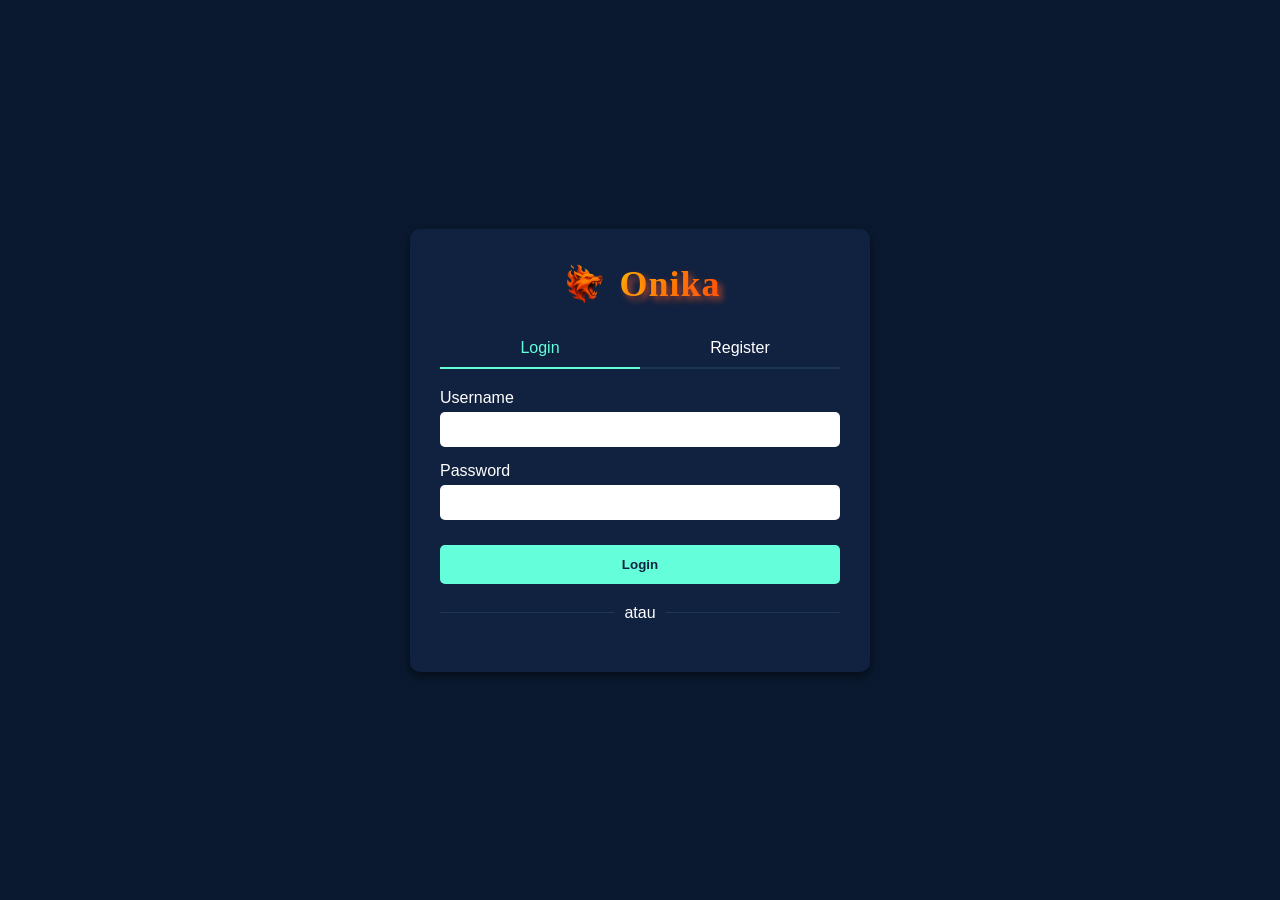
==== login.html @ 16e24d64 "Add files via upload" ====
<!DOCTYPE html>
<html lang="id">
<head>
    <meta charset="UTF-8">
    <meta name="viewport" content="width=device-width, initial-scale=1.0">
    <title>Onika - Login</title>
    <script src="https://accounts.google.com/gsi/client" async defer></script>
    <style>
        body {
            font-family: Arial, sans-serif;
            margin: 0;
            padding: 0;
            background-color: #0a192f;
            color: white;
            display: flex;
            justify-content: center;
            align-items: center;
            min-height: 100vh;
        }

        .login-container {
            background: #112240;
            padding: 30px;
            border-radius: 10px;
            box-shadow: 0px 4px 10px rgba(0, 0, 0, 0.5);
            width: 100%;
            max-width: 400px;
        }

        .logo {
            display: flex;
            align-items: center;
            justify-content: center;
            margin-bottom: 20px;
        }

        .logo img {
            width: 50px;
            height: 50px;
            margin-right: 10px;
        }

        .logo-text {
            font-size: 36px;
            font-weight: bold;
            font-family: "Pacifico", cursive;
            background: linear-gradient(to right, #ffae00, #ff5500);
            -webkit-background-clip: text;
            -webkit-text-fill-color: transparent;
            text-shadow: 4px 4px 6px rgba(255, 87, 34, 0.6);
            letter-spacing: 1px;
        }

        h2 {
            text-align: center;
            margin-bottom: 20px;
        }

        .tabs {
            display: flex;
            margin-bottom: 20px;
        }

        .tab {
            flex: 1;
            text-align: center;
            padding: 10px;
            cursor: pointer;
            border-bottom: 2px solid #1d3557;
        }

        .tab.active {
            border-bottom: 2px solid #64ffda;
            color: #64ffda;
        }

        .form-container {
            margin-top: 20px;
        }

        .form-group {
            margin-bottom: 15px;
        }

        label {
            display: block;
            margin-bottom: 5px;
        }

        input, select {
            width: 100%;
            padding: 10px;
            border: none;
            border-radius: 5px;
            box-sizing: border-box;
        }

        .error-message {
            color: #ff4d4d;
            font-size: 12px;
            margin-top: 5px;
            display: none;
        }

        button {
            width: 100%;
            padding: 12px;
            background: #64ffda;
            color: #112240;
            border: none;
            border-radius: 5px;
            cursor: pointer;
            font-weight: bold;
            margin-top: 10px;
        }

        button:hover {
            background: #52d3ba;
        }

        .register-link {
            text-align: center;
            margin-top: 15px;
        }

        .register-link a {
            color: #64ffda;
            text-decoration: none;
        }

        #register-form {
            display: none;
        }

        .success-message {
            color: #64ffda;
            text-align: center;
            margin-top: 10px;
            display: none;
        }

        .divider {
            display: flex;
            align-items: center;
            text-align: center;
            margin: 20px 0;
        }

        .divider::before,
        .divider::after {
            content: '';
            flex: 1;
            border-bottom: 1px solid #1d3557;
        }

        .divider span {
            padding: 0 10px;
        }

        .google-btn {
            display: flex;
            justify-content: center;
            align-items: center;
            width: 100%;
            padding: 10px;
            background: white;
            color: #444;
            border-radius: 5px;
            border: 1px solid #ddd;
            margin-top: 15px;
            cursor: pointer;
            font-weight: bold;
        }

        .google-btn img {
            width: 24px;
            height: 24px;
            margin-right: 10px;
        }
        
        /* Improved styling for Google Sign In button */
        .google-signin-button {
            display: flex;
            justify-content: center;
            align-items: center;
            width: 100%;
            padding: 12px;
            background: white;
            color: #444;
            border-radius: 5px;
            border: 1px solid #ddd;
            margin-top: 15px;
            cursor: pointer;
            font-weight: 500;
            box-shadow: 0 2px 4px rgba(0,0,0,0.1);
            transition: all 0.3s ease;
        }
        
        .google-signin-button:hover {
            box-shadow: 0 4px 8px rgba(0,0,0,0.2);
            background-color: #f7f7f7;
        }
        
        .google-signin-button img {
            width: 18px;
            height: 18px;
            margin-right: 10px;
        }
    </style>
</head>
<body>
    <div class="login-container">
        <div class="logo">
            <img src="wolf-logo.png" alt="Logo Serigala">
            <span class="logo-text">Onika</span>
        </div>
        
        <div class="tabs">
            <div class="tab active" onclick="showTab('login')">Login</div>
            <div class="tab" onclick="showTab('register')">Register</div>
        </div>
        
        <div id="login-form" class="form-container">
            <form id="login-form-element" onsubmit="return handleLogin(event)">
                <div class="form-group">
                    <label for="username">Username</label>
                    <input type="text" id="username" required>
                </div>
                
                <div class="form-group">
                    <label for="password">Password</label>
                    <input type="password" id="password" required>
                </div>
                
                <div id="login-error" class="error-message"></div>
                
                <button type="submit">Login</button>
            </form>
            
            <div class="divider">
                <span>atau</span>
            </div>
            
            <div id="g_id_onload"
                data-client_id="17309466863-q3lps7r05movloqf9hmmn6g7mlrfm6ng.apps.googleusercontent.com"
                data-context="signin"
                data-callback="handleGoogleSignIn"
                data-auto_prompt="false">
            </div>
            
            <div class="g_id_signin" data-type="standard" data-size="large" data-theme="outline" data-text="sign_in_with" data-shape="rectangular" data-logo_alignment="left"></div>
            
            <!-- Fallback button in case Google button doesn't load -->
            <button onclick="signInWithGoogle()" class="google-signin-button" id="custom-google-btn" style="display: none;">
                <img src="https://upload.wikimedia.org/wikipedia/commons/5/53/Google_%22G%22_Logo.svg" alt="Google Logo">
                Sign in with Google
            </button>
        </div>
        
        <div id="register-form" class="form-container">
            <form id="register-form-element" onsubmit="return handleRegister(event)">
                <div class="form-group">
                    <label for="reg-name">Nama Lengkap</label>
                    <input type="text" id="reg-name" required>
                    <div id="name-error" class="error-message"></div>
                </div>
                
                <div class="form-group">
                    <label for="reg-username">Username</label>
                    <input type="text" id="reg-username" required>
                    <div id="username-error" class="error-message"></div>
                </div>
                
                <div class="form-group">
                    <label for="reg-password">Password</label>
                    <input type="password" id="reg-password" required>
                    <div id="password-error" class="error-message"></div>
                </div>
                
                <div class="form-group">
                    <label for="reg-whatsapp">Nomor WhatsApp</label>
                    <input type="text" id="reg-whatsapp" required placeholder="628xxxxxxxxxx">
                    <div id="whatsapp-error" class="error-message"></div>
                </div>
                
                <div id="register-error" class="error-message"></div>
                <div id="register-success" class="success-message">Registrasi berhasil! Silakan login.</div>
                
                <button type="submit">Register</button>
            </form>
        </div>
    </div>
    
    <script>
        function showTab(tabName) {
            // Reset error messages
            document.querySelectorAll('.error-message').forEach(el => {
                el.style.display = 'none';
                el.textContent = '';
            });
            
            document.getElementById('register-success').style.display = 'none';
            
            // Toggle active tab
            document.querySelectorAll('.tab').forEach(tab => {
                tab.classList.remove('active');
            });
            
            if (tabName === 'login') {
                document.getElementById('login-form').style.display = 'block';
                document.getElementById('register-form').style.display = 'none';
                document.querySelector('.tab:nth-child(1)').classList.add('active');
            } else {
                document.getElementById('login-form').style.display = 'none';
                document.getElementById('register-form').style.display = 'block';
                document.querySelector('.tab:nth-child(2)').classList.add('active');
            }
        }
        
        function validateName(name) {
            // Must be proper case (can have multiple words)
            // Only a-z and spaces
            const nameRegex = /^[A-Z][a-z]*(\s[A-Z][a-z]*)*$/;
            return nameRegex.test(name);
        }
        
        function validateUsername(username) {
            // Only a-z, 0-9, no spaces
            const usernameRegex = /^[a-z0-9]+$/;
            return usernameRegex.test(username);
        }
        
        function validatePassword(password) {
            // 6-20 characters, at least one uppercase, one lowercase, one number
            const passwordRegex = /^(?=.*[a-z])(?=.*[A-Z])(?=.*\d).{6,20}$/;
            return passwordRegex.test(password);
        }
        
        function validateWhatsapp(whatsapp) {
            // Must start with 628, only numbers, 11-14 characters
            const whatsappRegex = /^628\d{8,11}$/;
            return whatsappRegex.test(whatsapp);
        }
        
        function handleRegister(event) {
            event.preventDefault();
            
            // Reset all error messages
            document.querySelectorAll('.error-message').forEach(el => {
                el.style.display = 'none';
                el.textContent = '';
            });
            
            document.getElementById('register-success').style.display = 'none';
            
            const name = document.getElementById('reg-name').value;
            const username = document.getElementById('reg-username').value;
            const password = document.getElementById('reg-password').value;
            const whatsapp = document.getElementById('reg-whatsapp').value;
            
            let isValid = true;
            
            // Validate name
            if (!validateName(name)) {
                document.getElementById('name-error').textContent = 'Nama harus dalam format Proper Case, hanya huruf a-z dan spasi.';
                document.getElementById('name-error').style.display = 'block';
                isValid = false;
            }
            
            // Validate username
            if (!validateUsername(username)) {
                document.getElementById('username-error').textContent = 'Username hanya boleh berisi huruf a-z dan angka 0-9, tidak boleh ada spasi.';
                document.getElementById('username-error').style.display = 'block';
                isValid = false;
            }
            
            // Validate password
            if (!validatePassword(password)) {
                document.getElementById('password-error').textContent = 'Password harus 6-20 karakter, mengandung minimal satu huruf besar, satu huruf kecil, dan satu angka.';
                document.getElementById('password-error').style.display = 'block';
                isValid = false;
            }
            
            // Validate whatsapp
            if (!validateWhatsapp(whatsapp)) {
                document.getElementById('whatsapp-error').textContent = 'Nomor WhatsApp harus diawali dengan 628... dan berisi 11-14 digit angka.';
                document.getElementById('whatsapp-error').style.display = 'block';
                isValid = false;
            }
            
            if (isValid) {
                // Get existing users or create empty array
                const users = JSON.parse(localStorage.getItem('users')) || [];
                
                // Check if username already exists
                if (users.some(user => user.username === username)) {
                    document.getElementById('register-error').textContent = 'Username sudah digunakan!';
                    document.getElementById('register-error').style.display = 'block';
                    return false;
                }
                
                // Add new user
                const newUser = {
                    name,
                    username,
                    password,
                    whatsapp,
                    role: 'customer' // Default role for registration is customer
                };
                
                users.push(newUser);
                
                // Save to localStorage
                localStorage.setItem('users', JSON.stringify(users));
                
                // Show success message
                document.getElementById('register-success').style.display = 'block';
                
                // Reset form
                document.getElementById('register-form-element').reset();
                
                // Switch to login tab after 2 seconds
                setTimeout(() => {
                    showTab('login');
                }, 2000);
            }
            
            return false;
        }
        
        function handleLogin(event) {
            event.preventDefault();
            
            const username = document.getElementById('username').value;
            const password = document.getElementById('password').value;
            
            // Get users from localStorage
            const users = JSON.parse(localStorage.getItem('users')) || [];
            
            // Find user with matching username and password
            const user = users.find(u => u.username === username && u.password === password);
            
            if (!user) {
                document.getElementById('login-error').textContent = 'Username atau password salah!';
                document.getElementById('login-error').style.display = 'block';
                return false;
            }
            
            // Store logged in user in session storage
            sessionStorage.setItem('currentUser', JSON.stringify(user));
            
            // Redirect based on user role
            redirectBasedOnRole(user.role);
            
            return false;
        }
        
        function redirectBasedOnRole(role) {
            switch(role) {
                case 'admin':
                    window.location.href = 'admin.html';
                    break;
                case 'cashier':
                    window.location.href = 'kasir.html';
                    break;
                case 'customer':
                default:
                    window.location.href = 'index.html';
            }
        }
        
        // Handle Google Sign In
        function handleGoogleSignIn(response) {
            try {
                // Decode the JWT token to get user info
                const responsePayload = decodeJwtResponse(response.credential);
                
                // Get existing users
                const users = JSON.parse(localStorage.getItem('users')) || [];
                
                // Check if user already exists by email
                let user = users.find(u => u.email === responsePayload.email);
                
                if (!user) {
                    // Create a new user if not exists
                    user = {
                        name: responsePayload.name,
                        username: responsePayload.email.split('@')[0],
                        email: responsePayload.email,
                        googleId: responsePayload.sub,
                        picture: responsePayload.picture,
                        role: 'customer' // Google login users are customers by default
                    };
                    
                    users.push(user);
                    localStorage.setItem('users', JSON.stringify(users));
                }
                
                // Store logged in user in session storage
                sessionStorage.setItem('currentUser', JSON.stringify(user));
                
                // Redirect based on user role
                redirectBasedOnRole(user.role);
                
            } catch (error) {
                console.error("Google sign-in error:", error);
                document.getElementById('login-error').textContent = 'Gagal login dengan Google. Silakan coba lagi.';
                document.getElementById('login-error').style.display = 'block';
            }
        }
        
        // Fallback Google Sign In function
        function signInWithGoogle() {
            document.getElementById('login-error').textContent = 'Silakan gunakan tombol Google Sign-In yang resmi di atas.';
            document.getElementById('login-error').style.display = 'block';
        }
        
        // Decode the JWT token from Google
        function decodeJwtResponse(token) {
            try {
                const base64Url = token.split('.')[1];
                const base64 = base64Url.replace(/-/g, '+').replace(/_/g, '/');
                const jsonPayload = decodeURIComponent(atob(base64).split('').map(function(c) {
                    return '%' + ('00' + c.charCodeAt(0).toString(16)).slice(-2);
                }).join(''));
                return JSON.parse(jsonPayload);
            } catch (error) {
                console.error("Error decoding JWT:", error);
                throw new Error("Failed to decode JWT token");
            }
        }
        
        // Initialize with some users if they don't exist
        function initUsers() {
            const users = JSON.parse(localStorage.getItem('users')) || [];
            
            if (users.length === 0) {
                // Add default admin and cashier
                const defaultUsers = [
                    {
                        name: 'Admin System',
                        username: 'admin',
                        password: 'Admin123',
                        whatsapp: '6281234567890',
                        role: 'admin'
                    },
                    {
                        name: 'Kasir Toko',
                        username: 'kasir',
                        password: 'Kasir123',
                        whatsapp: '6289876543210',
                        role: 'cashier'
                    }
                ];
                
                localStorage.setItem('users', JSON.stringify(defaultUsers));
            }
        }
        
        // Check if logged in user should already be redirected
        function checkLoggedIn() {
            const currentUser = JSON.parse(sessionStorage.getItem('currentUser'));
            
            if (currentUser) {
                // Redirect based on user role
                redirectBasedOnRole(currentUser.role);
            }
        }
        
        // Check if Google button loaded properly
        function checkGoogleButton() {
            setTimeout(() => {
                const googleButtonContainer = document.querySelector('.g_id_signin');
                const googleButtonRendered = googleButtonContainer && googleButtonContainer.querySelector('div[role="button"]');
                
                if (!googleButtonRendered) {
                    // Show fallback button if Google button didn't load
                    document.getElementById('custom-google-btn').style.display = 'flex';
                }
            }, 2000); // Wait 2 seconds before checking
        }
        
        // Run on page load
        window.onload = function() {
            initUsers();
            checkLoggedIn();
            checkGoogleButton();
        };
    </script>
</body>
</html>
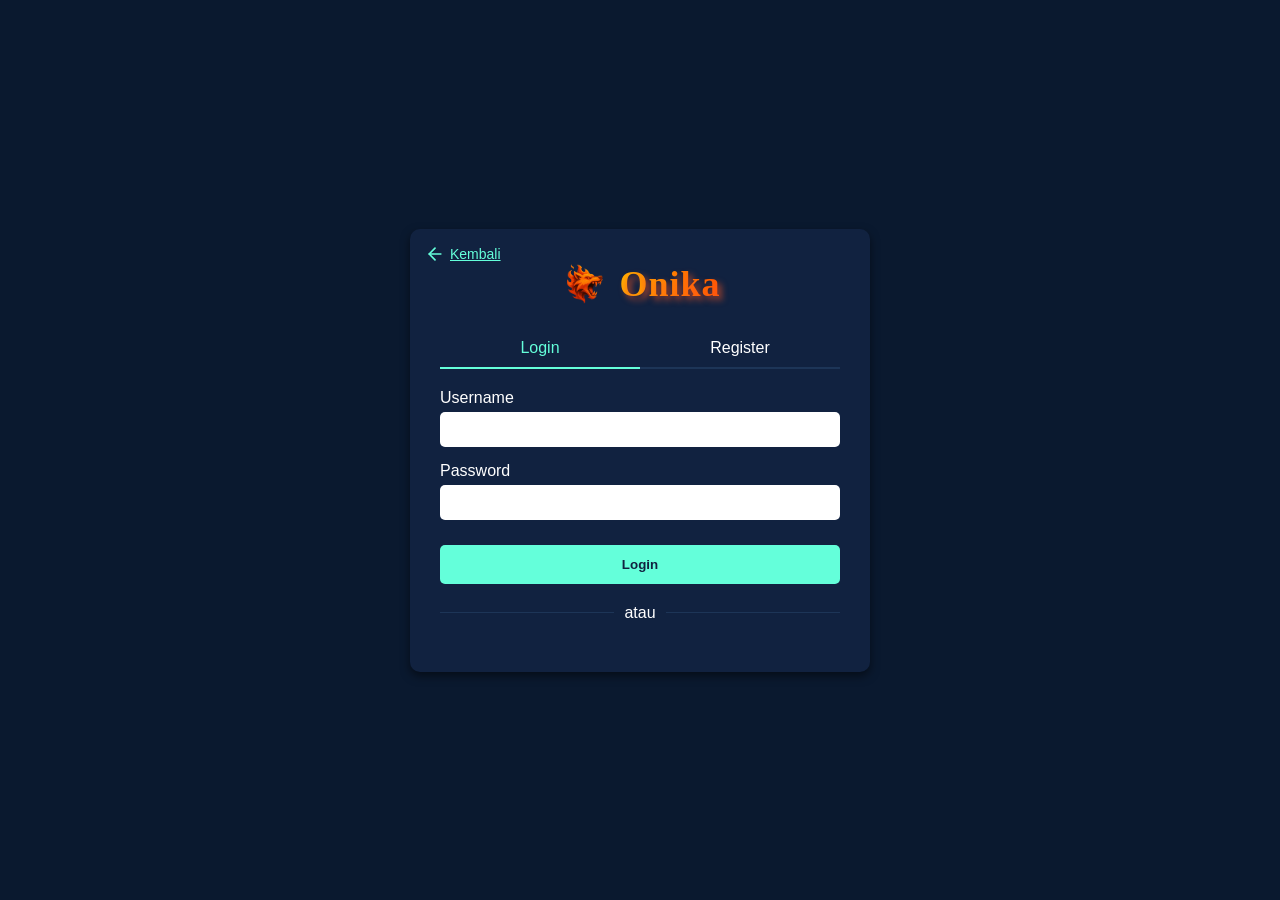
==== commit cd2bd79c: "Add files via upload" ====
--- a/login.html
+++ b/login.html
@@ -25,6 +25,7 @@
             box-shadow: 0px 4px 10px rgba(0, 0, 0, 0.5);
             width: 100%;
             max-width: 400px;
+            position: relative;
         }
 
         .logo {
@@ -49,6 +50,7 @@
             -webkit-text-fill-color: transparent;
             text-shadow: 4px 4px 6px rgba(255, 87, 34, 0.6);
             letter-spacing: 1px;
+            cursor: pointer;
         }
 
         h2 {
@@ -206,13 +208,47 @@
             height: 18px;
             margin-right: 10px;
         }
+
+        /* Gaya untuk tombol kembali */
+        .back-button {
+            position: absolute;
+            top: 10px;
+            left: 10px;
+            display: flex;
+            align-items: center;
+            background: transparent;
+            border: none;
+            color: #64ffda;
+            font-size: 14px;
+            cursor: pointer;
+            padding: 5px;
+            width: auto;
+        }
+
+        .back-button img {
+            width: 20px;
+            height: 20px;
+            margin-right: 5px;
+        }
+
+        .back-button:hover {
+            opacity: 0.8;
+            background: transparent;
+        }
     </style>
 </head>
 <body>
     <div class="login-container">
+        <!-- Tombol kembali ke index.html -->
+        <a href="index.html" class="back-button">
+            <img src="[data-uri]" alt="Kembali">
+            Kembali
+        </a>
+        
         <div class="logo">
             <img src="wolf-logo.png" alt="Logo Serigala">
-            <span class="logo-text">Onika</span>
+            <!-- Menambahkan onclick untuk logo text -->
+            <span class="logo-text" onclick="window.location.href='index.html'">Onika</span>
         </div>
         
         <div class="tabs">
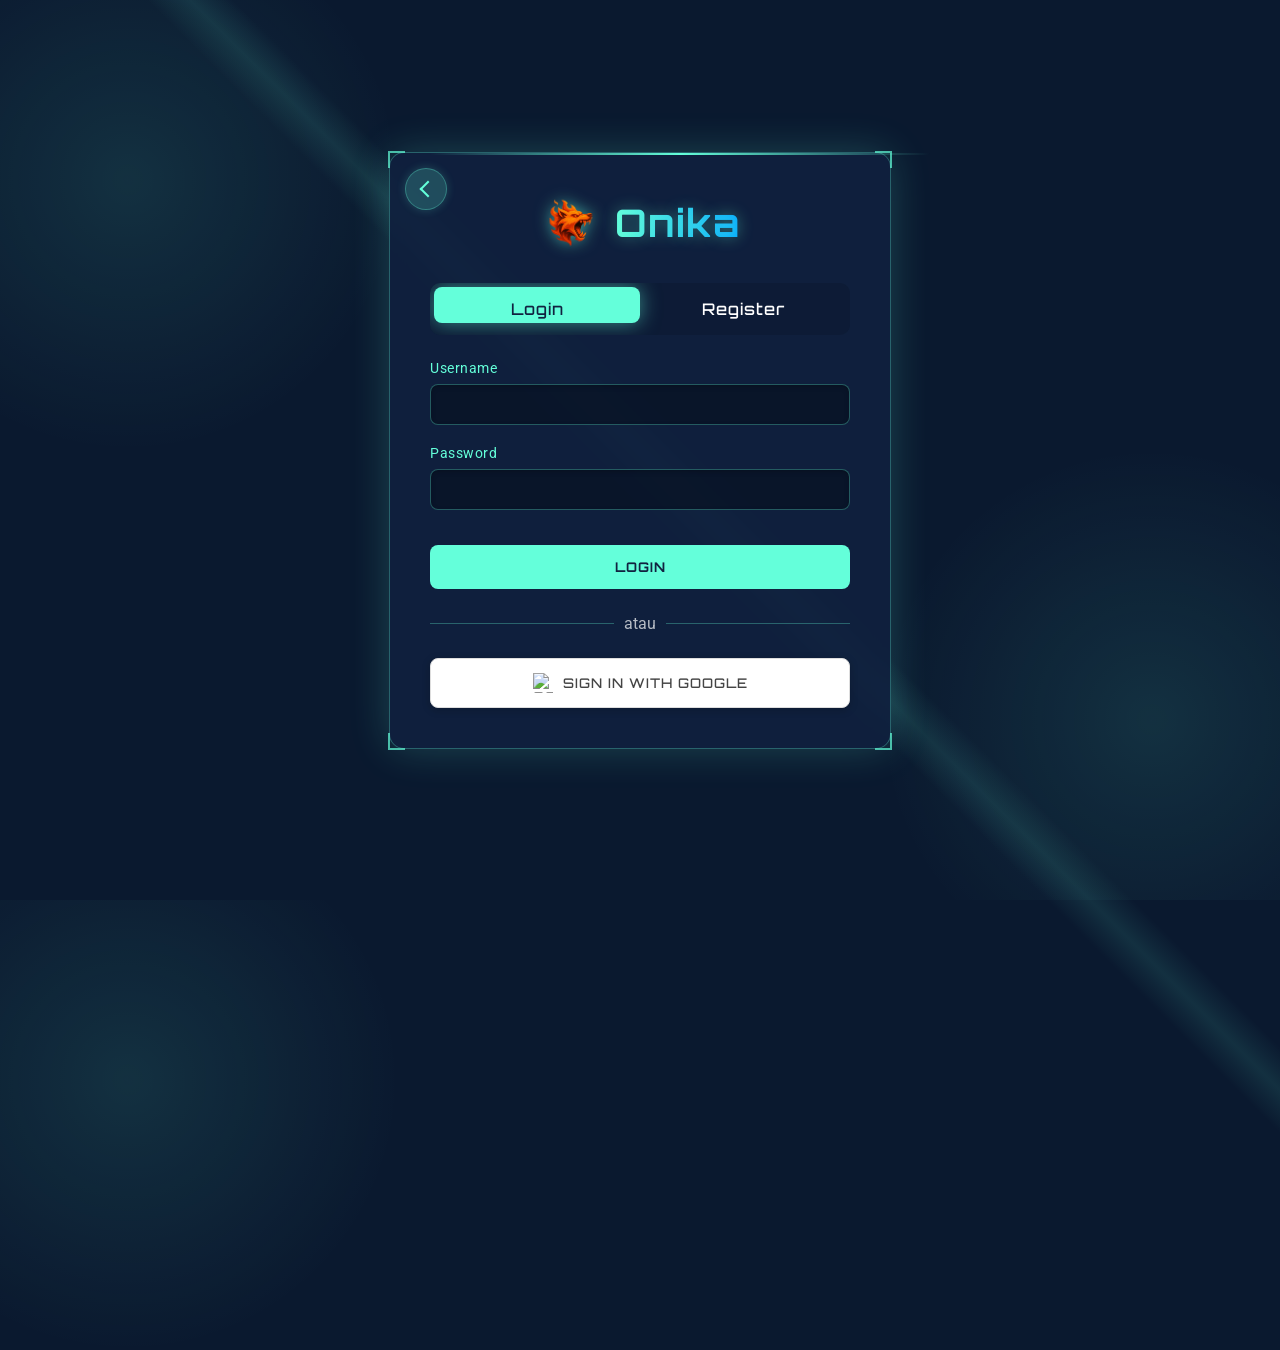
==== commit 7892010a: "Update login.html" ====
--- a/login.html
+++ b/login.html
@@ -5,9 +5,10 @@
     <meta name="viewport" content="width=device-width, initial-scale=1.0">
     <title>Onika - Login</title>
     <script src="https://accounts.google.com/gsi/client" async defer></script>
+    <link href="https://fonts.googleapis.com/css2?family=Orbitron:wght@400;500;700&family=Roboto:wght@300;400;500&display=swap" rel="stylesheet">
     <style>
         body {
-            font-family: Arial, sans-serif;
+            font-family: 'Roboto', sans-serif;
             margin: 0;
             padding: 0;
             background-color: #0a192f;
@@ -16,15 +17,39 @@
             justify-content: center;
             align-items: center;
             min-height: 100vh;
+            background-image: 
+                radial-gradient(circle at 10% 20%, rgba(100, 255, 218, 0.1) 0%, transparent 20%),
+                radial-gradient(circle at 90% 80%, rgba(100, 255, 218, 0.1) 0%, transparent 20%);
+            position: relative;
+            overflow: hidden;
+        }
+
+        body::before {
+            content: '';
+            position: absolute;
+            width: 200%;
+            height: 200%;
+            top: -50%;
+            left: -50%;
+            background: linear-gradient(45deg, transparent 49%, rgba(100, 255, 218, 0.1) 50%, transparent 51%);
+            animation: glitch 10s linear infinite;
+            z-index: -1;
+        }
+
+        @keyframes glitch {
+            0% { transform: translateX(-25%) translateY(0); }
+            100% { transform: translateX(0) translateY(-25%); }
         }
 
         .login-container {
-            background: #112240;
-            padding: 30px;
-            border-radius: 10px;
-            box-shadow: 0px 4px 10px rgba(0, 0, 0, 0.5);
+            background: rgba(17, 34, 64, 0.85);
+            padding: 40px;
+            border-radius: 15px;
+            box-shadow: 0 0 40px rgba(100, 255, 218, 0.2);
             width: 100%;
-            max-width: 400px;
+            max-width: 420px;
+            backdrop-filter: blur(10px);
+            border: 1px solid rgba(100, 255, 218, 0.3);
             position: relative;
         }
 
@@ -32,69 +57,107 @@
             display: flex;
             align-items: center;
             justify-content: center;
-            margin-bottom: 20px;
+            margin-bottom: 30px;
         }
 
         .logo img {
-            width: 50px;
-            height: 50px;
-            margin-right: 10px;
+            width: 60px;
+            height: 60px;
+            margin-right: 15px;
+            filter: drop-shadow(0 0 8px rgba(100, 255, 218, 0.6));
         }
 
         .logo-text {
-            font-size: 36px;
+            font-size: 38px;
             font-weight: bold;
-            font-family: "Pacifico", cursive;
-            background: linear-gradient(to right, #ffae00, #ff5500);
+            font-family: 'Orbitron', sans-serif;
+            background: linear-gradient(to right, #64ffda, #00a3ff);
             -webkit-background-clip: text;
             -webkit-text-fill-color: transparent;
-            text-shadow: 4px 4px 6px rgba(255, 87, 34, 0.6);
-            letter-spacing: 1px;
-            cursor: pointer;
+            text-shadow: 0 0 15px rgba(100, 255, 218, 0.4);
+            letter-spacing: 2px;
         }
 
         h2 {
             text-align: center;
             margin-bottom: 20px;
+            font-family: 'Orbitron', sans-serif;
         }
 
         .tabs {
             display: flex;
-            margin-bottom: 20px;
+            margin-bottom: 25px;
+            background: rgba(13, 25, 48, 0.5);
+            border-radius: 10px;
+            padding: 4px;
+            position: relative;
+            overflow: hidden;
         }
 
         .tab {
             flex: 1;
             text-align: center;
-            padding: 10px;
+            padding: 12px;
             cursor: pointer;
-            border-bottom: 2px solid #1d3557;
+            border-radius: 8px;
+            position: relative;
+            z-index: 1;
+            transition: all 0.3s ease;
+            font-family: 'Orbitron', sans-serif;
+            font-weight: 500;
+            letter-spacing: 1px;
         }
 
         .tab.active {
-            border-bottom: 2px solid #64ffda;
-            color: #64ffda;
+            color: #112240;
+        }
+
+        .tab-slider {
+            position: absolute;
+            height: 36px;
+            background: #64ffda;
+            border-radius: 8px;
+            transition: all 0.3s cubic-bezier(0.17, 0.67, 0.5, 1.25);
+            top: 4px;
+            left: 4px;
+            width: calc(50% - 4px);
+            box-shadow: 0 0 20px rgba(100, 255, 218, 0.5);
         }
 
         .form-container {
-            margin-top: 20px;
+            margin-top: 25px;
         }
 
         .form-group {
-            margin-bottom: 15px;
+            margin-bottom: 20px;
+            position: relative;
         }
 
         label {
             display: block;
-            margin-bottom: 5px;
+            margin-bottom: 8px;
+            font-size: 14px;
+            letter-spacing: 0.5px;
+            color: #64ffda;
         }
 
         input, select {
             width: 100%;
-            padding: 10px;
-            border: none;
-            border-radius: 5px;
+            padding: 12px 15px;
+            background: rgba(8, 15, 30, 0.6);
+            border: 1px solid rgba(100, 255, 218, 0.3);
+            border-radius: 8px;
             box-sizing: border-box;
+            color: white;
+            font-family: 'Roboto', sans-serif;
+            transition: all 0.3s ease;
+            box-shadow: inset 0 2px 5px rgba(0, 0, 0, 0.2);
+        }
+
+        input:focus, select:focus {
+            outline: none;
+            border-color: #64ffda;
+            box-shadow: 0 0 0 2px rgba(100, 255, 218, 0.3);
         }
 
         .error-message {
@@ -106,18 +169,41 @@
 
         button {
             width: 100%;
-            padding: 12px;
+            padding: 14px;
             background: #64ffda;
             color: #112240;
             border: none;
-            border-radius: 5px;
+            border-radius: 8px;
             cursor: pointer;
             font-weight: bold;
-            margin-top: 10px;
+            margin-top: 15px;
+            letter-spacing: 1px;
+            text-transform: uppercase;
+            transition: all 0.3s ease;
+            position: relative;
+            overflow: hidden;
+            font-family: 'Orbitron', sans-serif;
+        }
+
+        button::before {
+            content: '';
+            position: absolute;
+            top: 0;
+            left: -100%;
+            width: 100%;
+            height: 100%;
+            background: linear-gradient(90deg, transparent, rgba(255, 255, 255, 0.2), transparent);
+            transition: all 0.5s ease;
         }
 
         button:hover {
             background: #52d3ba;
+            box-shadow: 0 0 15px rgba(100, 255, 218, 0.5);
+            transform: translateY(-2px);
+        }
+
+        button:hover::before {
+            left: 100%;
         }
 
         .register-link {
@@ -139,49 +225,38 @@
             text-align: center;
             margin-top: 10px;
             display: none;
+            padding: 10px;
+            background: rgba(100, 255, 218, 0.1);
+            border-radius: 5px;
+            animation: pulse 2s infinite;
+        }
+
+        @keyframes pulse {
+            0% { box-shadow: 0 0 0 0 rgba(100, 255, 218, 0.4); }
+            70% { box-shadow: 0 0 0 10px rgba(100, 255, 218, 0); }
+            100% { box-shadow: 0 0 0 0 rgba(100, 255, 218, 0); }
         }
 
         .divider {
             display: flex;
             align-items: center;
             text-align: center;
-            margin: 20px 0;
+            margin: 25px 0;
         }
 
         .divider::before,
         .divider::after {
             content: '';
             flex: 1;
-            border-bottom: 1px solid #1d3557;
+            border-bottom: 1px solid rgba(100, 255, 218, 0.3);
         }
 
         .divider span {
             padding: 0 10px;
+            color: rgba(255, 255, 255, 0.7);
         }
 
         .google-btn {
-            display: flex;
-            justify-content: center;
-            align-items: center;
-            width: 100%;
-            padding: 10px;
-            background: white;
-            color: #444;
-            border-radius: 5px;
-            border: 1px solid #ddd;
-            margin-top: 15px;
-            cursor: pointer;
-            font-weight: bold;
-        }
-
-        .google-btn img {
-            width: 24px;
-            height: 24px;
-            margin-right: 10px;
-        }
-        
-        /* Improved styling for Google Sign In button */
-        .google-signin-button {
             display: flex;
             justify-content: center;
             align-items: center;
@@ -189,69 +264,161 @@
             padding: 12px;
             background: white;
             color: #444;
-            border-radius: 5px;
+            border-radius: 8px;
+            border: 1px solid #ddd;
+            margin-top: 15px;
+            cursor: pointer;
+            font-weight: bold;
+            transition: all 0.3s ease;
+        }
+
+        .google-btn img {
+            width: 24px;
+            height: 24px;
+            margin-right: 10px;
+        }
+        
+        /* Improved styling for Google Sign In button */
+        .google-signin-button {
+            display: flex;
+            justify-content: center;
+            align-items: center;
+            width: 100%;
+            padding: 14px;
+            background: white;
+            color: #444;
+            border-radius: 8px;
             border: 1px solid #ddd;
             margin-top: 15px;
             cursor: pointer;
             font-weight: 500;
-            box-shadow: 0 2px 4px rgba(0,0,0,0.1);
+            box-shadow: 0 2px 8px rgba(0, 0, 0, 0.2);
             transition: all 0.3s ease;
         }
         
         .google-signin-button:hover {
-            box-shadow: 0 4px 8px rgba(0,0,0,0.2);
+            box-shadow: 0 4px 15px rgba(0, 0, 0, 0.3);
             background-color: #f7f7f7;
+            transform: translateY(-2px);
         }
         
         .google-signin-button img {
-            width: 18px;
-            height: 18px;
+            width: 20px;
+            height: 20px;
             margin-right: 10px;
         }
 
-        /* Gaya untuk tombol kembali */
+        /* Back button styling */
         .back-button {
             position: absolute;
-            top: 10px;
-            left: 10px;
+            top: 15px;
+            left: 15px;
+            background: rgba(100, 255, 218, 0.2);
+            color: #64ffda;
+            width: 40px;
+            height: 40px;
+            border-radius: 50%;
             display: flex;
+            justify-content: center;
             align-items: center;
-            background: transparent;
-            border: none;
-            color: #64ffda;
-            font-size: 14px;
             cursor: pointer;
-            padding: 5px;
-            width: auto;
-        }
-
-        .back-button img {
-            width: 20px;
-            height: 20px;
-            margin-right: 5px;
+            transition: all 0.3s ease;
+            border: 1px solid rgba(100, 255, 218, 0.3);
+            box-shadow: 0 0 10px rgba(100, 255, 218, 0.2);
+            z-index: 10;
         }
 
         .back-button:hover {
-            opacity: 0.8;
-            background: transparent;
+            background: rgba(100, 255, 218, 0.3);
+            transform: scale(1.1);
+            box-shadow: 0 0 15px rgba(100, 255, 218, 0.4);
+        }
+
+        .back-arrow {
+            width: 10px;
+            height: 10px;
+            border-left: 2px solid #64ffda;
+            border-bottom: 2px solid #64ffda;
+            transform: rotate(45deg);
+            margin-left: 3px;
+        }
+
+        /* Futuristic elements */
+        .scanner-line {
+            position: absolute;
+            height: 2px;
+            width: 100%;
+            background: linear-gradient(90deg, transparent, #64ffda, transparent);
+            top: 0;
+            animation: scan 4s infinite;
+        }
+
+        @keyframes scan {
+            0% { top: 0; opacity: 0; }
+            5% { opacity: 1; }
+            95% { opacity: 1; }
+            100% { top: 100%; opacity: 0; }
+        }
+
+        /* Corners decoration */
+        .corner {
+            position: absolute;
+            width: 15px;
+            height: 15px;
+            border: 2px solid #64ffda;
+            opacity: 0.7;
+        }
+
+        .corner-tl {
+            top: -2px;
+            left: -2px;
+            border-right: none;
+            border-bottom: none;
+        }
+
+        .corner-tr {
+            top: -2px;
+            right: -2px;
+            border-left: none;
+            border-bottom: none;
+        }
+
+        .corner-bl {
+            bottom: -2px;
+            left: -2px;
+            border-right: none;
+            border-top: none;
+        }
+
+        .corner-br {
+            bottom: -2px;
+            right: -2px;
+            border-left: none;
+            border-top: none;
         }
     </style>
 </head>
 <body>
     <div class="login-container">
-        <!-- Tombol kembali ke index.html -->
+        <!-- Back button -->
         <a href="index.html" class="back-button">
-            <img src="[data-uri]" alt="Kembali">
-            Kembali
+            <div class="back-arrow"></div>
         </a>
+        
+        <!-- Futuristic elements -->
+        <div class="scanner-line"></div>
+        <div class="corner corner-tl"></div>
+        <div class="corner corner-tr"></div>
+        <div class="corner corner-bl"></div>
+        <div class="corner corner-br"></div>
         
         <div class="logo">
             <img src="wolf-logo.png" alt="Logo Serigala">
-            <!-- Menambahkan onclick untuk logo text -->
-            <span class="logo-text" onclick="window.location.href='index.html'">Onika</span>
+            <span class="logo-text">Onika</span>
         </div>
         
         <div class="tabs">
+            <div class="tab-slider"></div>
             <div class="tab active" onclick="showTab('login')">Login</div>
             <div class="tab" onclick="showTab('register')">Register</div>
         </div>
@@ -338,7 +505,7 @@
             document.getElementById('register-success').style.display = 'none';
             
             // Toggle active tab
-            document.querySelectorAll('.tab').forEach(tab => {
+            document.querySelectorAll('.tab').forEach((tab, index) => {
                 tab.classList.remove('active');
             });
             
@@ -346,10 +513,12 @@
                 document.getElementById('login-form').style.display = 'block';
                 document.getElementById('register-form').style.display = 'none';
                 document.querySelector('.tab:nth-child(1)').classList.add('active');
+                document.querySelector('.tab-slider').style.left = '4px';
             } else {
                 document.getElementById('login-form').style.display = 'none';
                 document.getElementById('register-form').style.display = 'block';
                 document.querySelector('.tab:nth-child(2)').classList.add('active');
+                document.querySelector('.tab-slider').style.left = 'calc(50% + 0px)';
             }
         }
         
@@ -624,4 +793,4 @@
         };
     </script>
 </body>
-</html>+</html>
